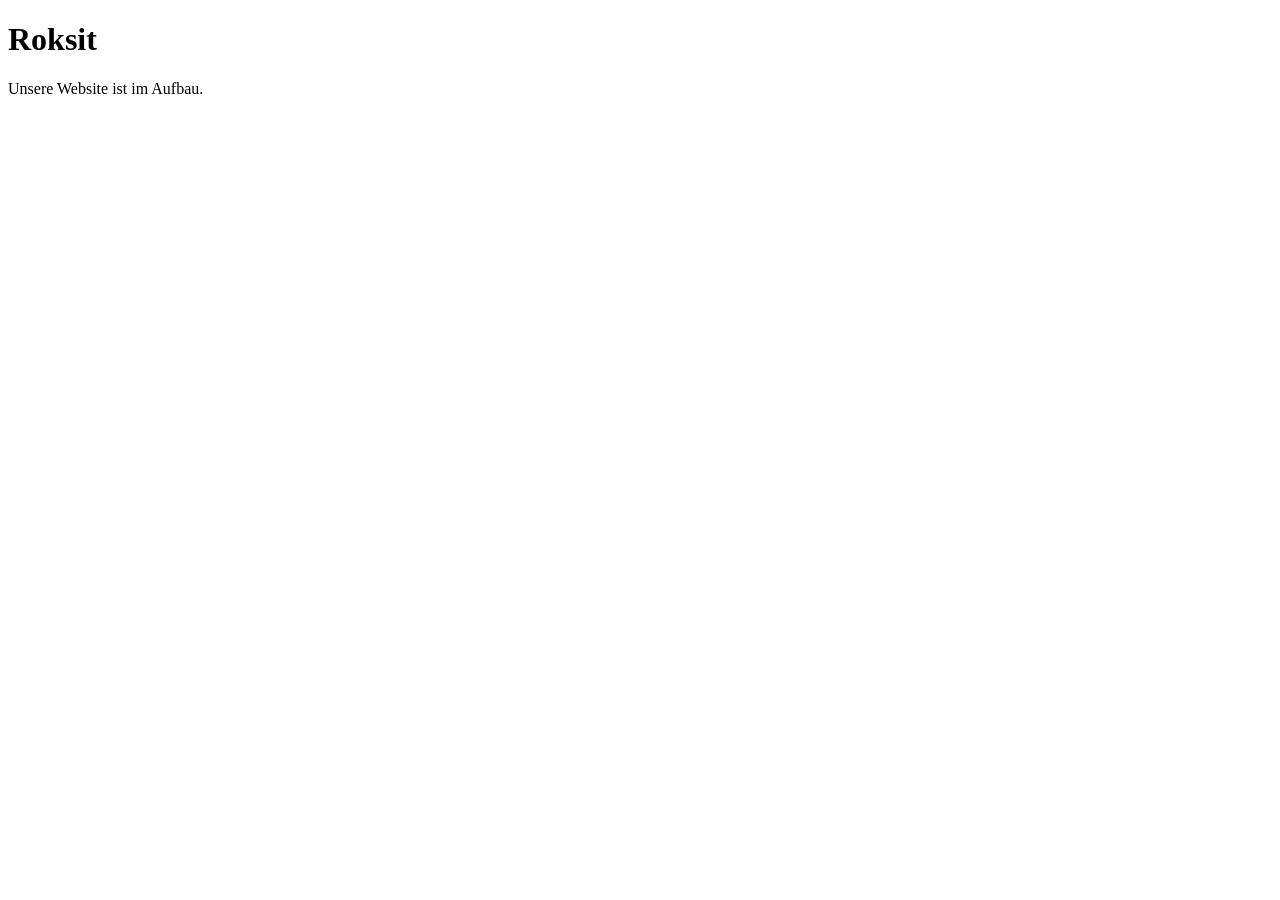
==== public/index.html @ bcd85941 "Create index.html" ====
<!doctype html>
<html lang="de">
<head>
  <meta charset="utf-8">
  <meta name="viewport" content="width=device-width, initial-scale=1">
  <title>Roksit</title>
</head>
<body>
  <h1>Roksit</h1>
  <p>Unsere Website ist im Aufbau.</p>
</body>
</html>
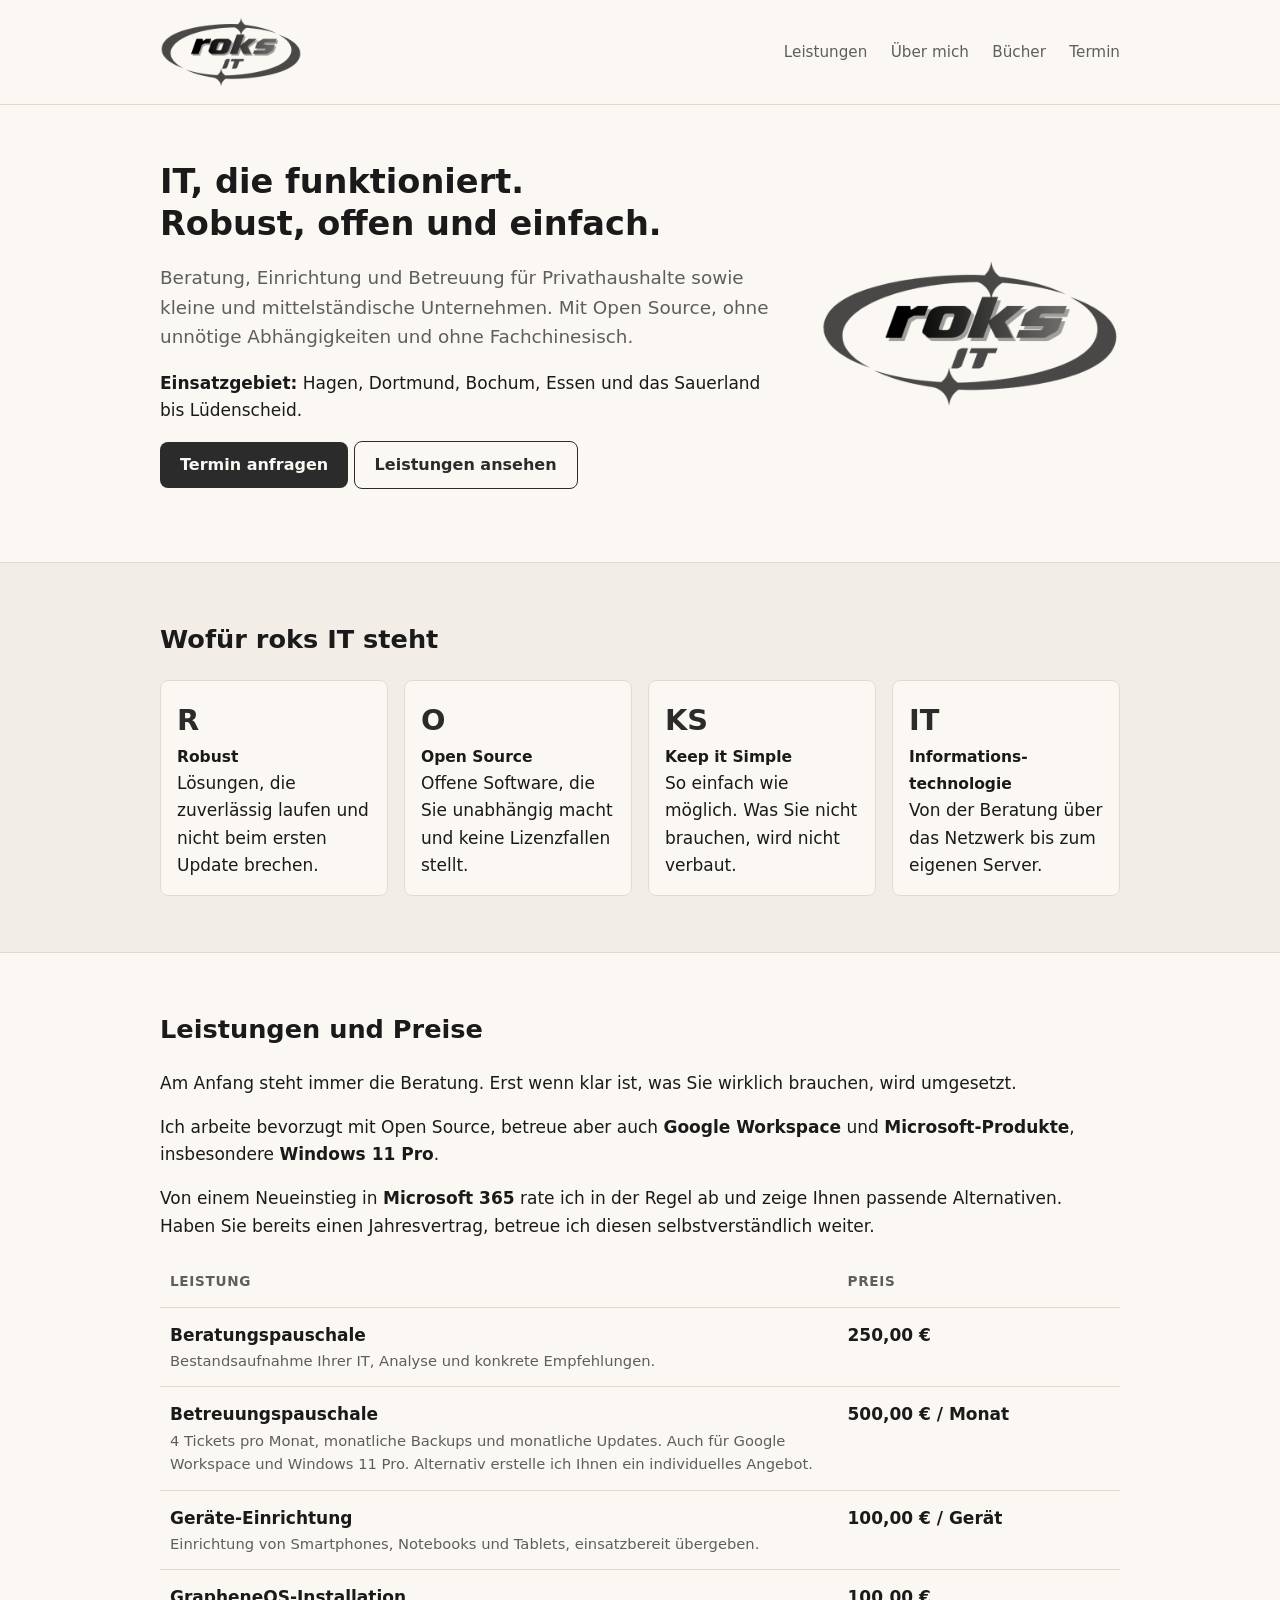
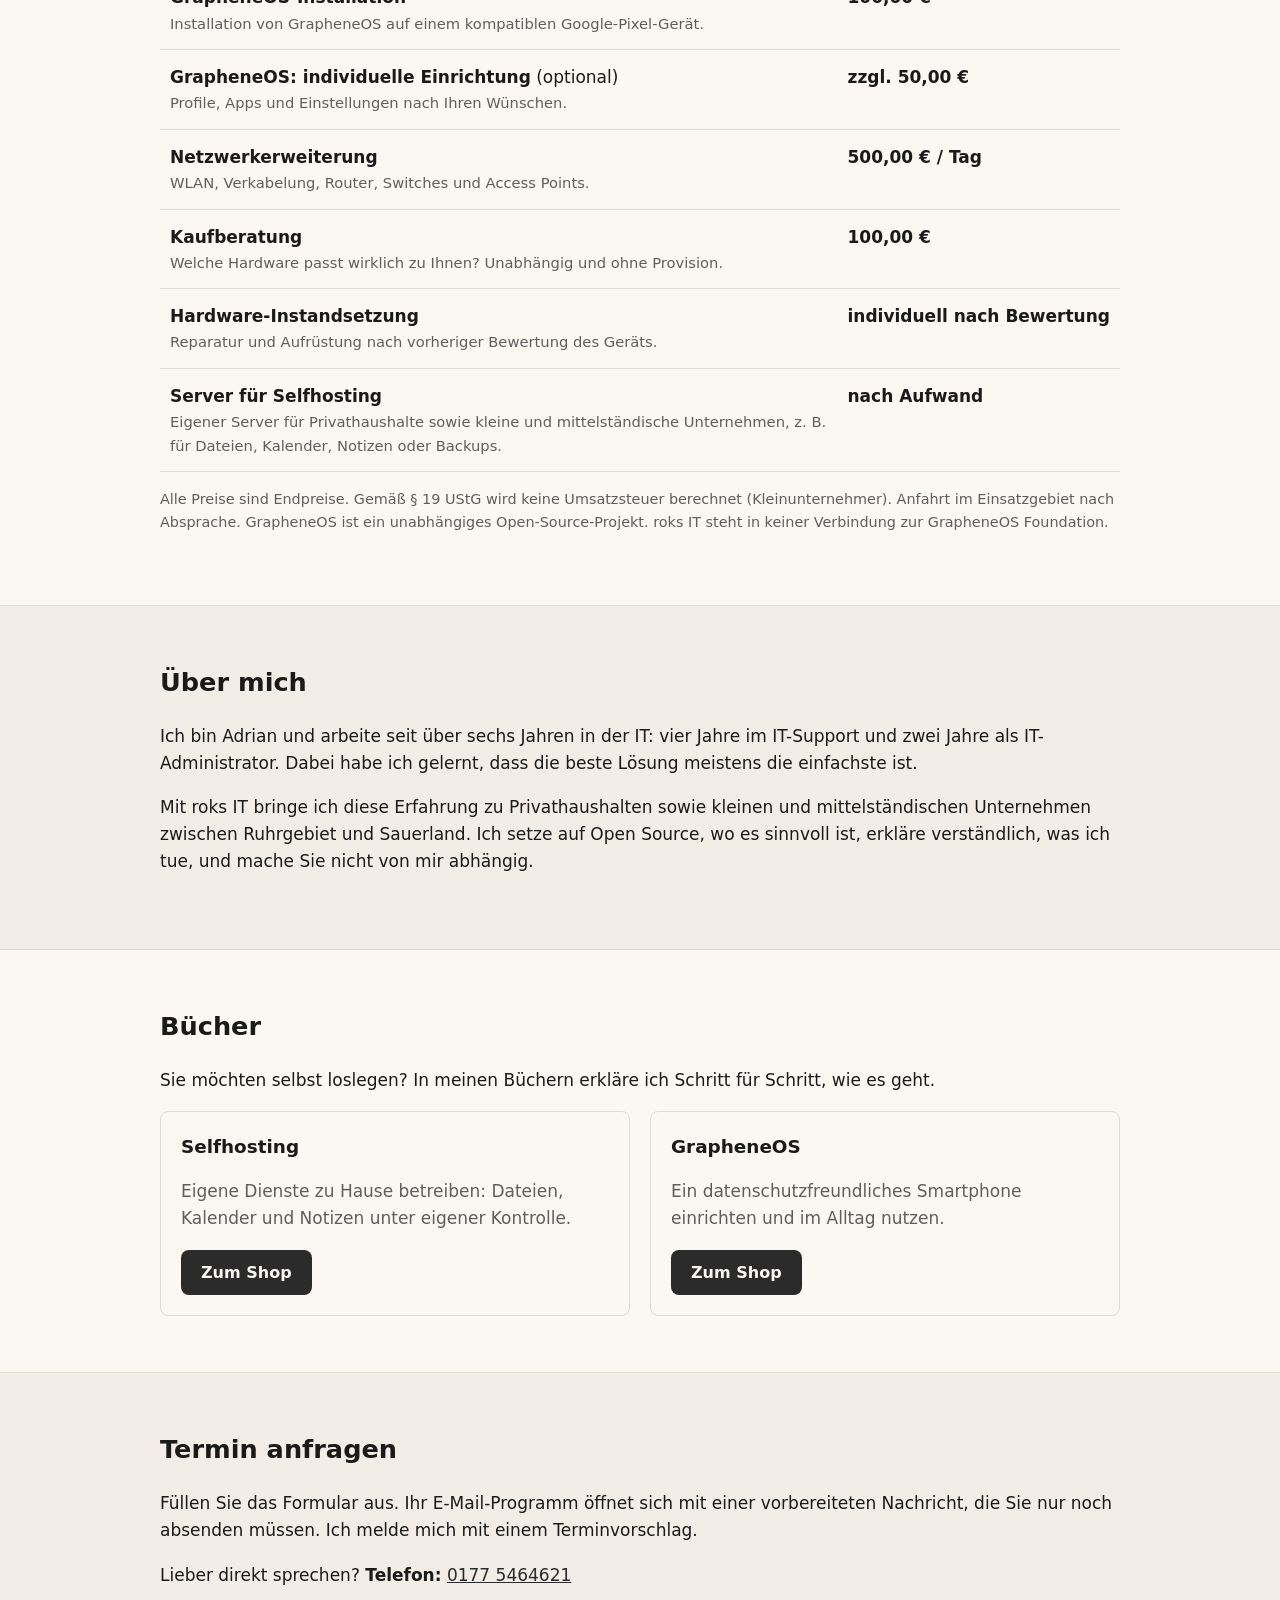
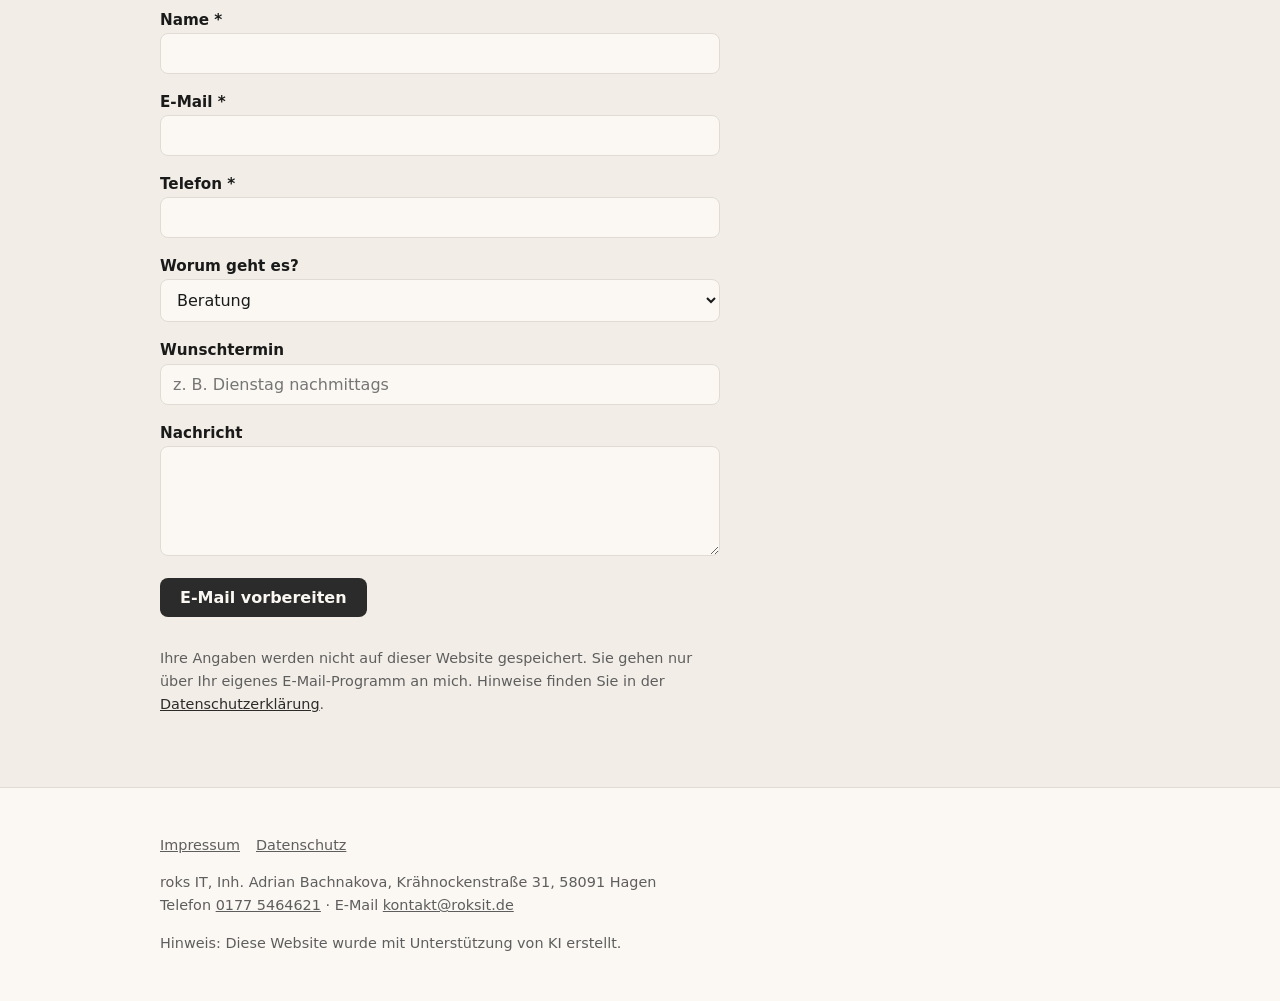
==== commit 77508135: "Add files via upload" ====
--- a/public/index.html
+++ b/public/index.html
@@ -3,10 +3,232 @@
 <head>
   <meta charset="utf-8">
   <meta name="viewport" content="width=device-width, initial-scale=1">
-  <title>Roksit</title>
+  <title>roks IT | Robuste, offene und einfache IT aus Hagen</title>
+  <meta name="description" content="roks IT: IT-Beratung, Betreuung, Netzwerk, Geräteeinrichtung, GrapheneOS, Selfhosting, Google Workspace und Windows 11 Pro für Privathaushalte sowie kleine und mittelständische Unternehmen in Hagen, Dortmund, Bochum, Essen und bis Lüdenscheid.">
+  <link rel="icon" type="image/png" href="favicon.png">
+  <link rel="stylesheet" href="style.css">
 </head>
 <body>
-  <h1>Roksit</h1>
-  <p>Unsere Website ist im Aufbau.</p>
+
+<header class="site">
+  <div class="wrap">
+    <a class="logo" href="#top"><img src="logo.png" alt="roks IT Logo" width="712" height="360"></a>
+    <nav>
+      <a href="#leistungen">Leistungen</a>
+      <a href="#ueber-mich">Über mich</a>
+      <a href="#buecher">Bücher</a>
+      <a href="#termin">Termin</a>
+    </nav>
+  </div>
+</header>
+
+<main id="top">
+
+  <!-- Einstieg -->
+  <section>
+    <div class="wrap hero">
+      <div>
+      <h1>IT, die funktioniert.<br>Robust, offen und einfach.</h1>
+      <p class="lead">Beratung, Einrichtung und Betreuung für Privathaushalte sowie kleine und mittelständische Unternehmen. Mit Open Source, ohne unnötige Abhängigkeiten und ohne Fachchinesisch.</p>
+      <p><strong>Einsatzgebiet:</strong> Hagen, Dortmund, Bochum, Essen und das Sauerland bis Lüdenscheid.</p>
+      <p>
+        <a class="btn" href="#termin">Termin anfragen</a>
+        <a class="btn secondary" href="#leistungen">Leistungen ansehen</a>
+      </p>
+      </div>
+      <img class="hero-logo logo-img" src="logo.png" alt="" width="712" height="360">
+    </div>
+  </section>
+
+  <!-- Namensbedeutung -->
+  <section class="alt">
+    <div class="wrap">
+      <h2>Wofür roks IT steht</h2>
+      <div class="acronym">
+        <div><span class="letter">R</span><strong>Robust</strong><br>Lösungen, die zuverlässig laufen und nicht beim ersten Update brechen.</div>
+        <div><span class="letter">O</span><strong>Open Source</strong><br>Offene Software, die Sie unabhängig macht und keine Lizenzfallen stellt.</div>
+        <div><span class="letter">KS</span><strong>Keep it Simple</strong><br>So einfach wie möglich. Was Sie nicht brauchen, wird nicht verbaut.</div>
+        <div><span class="letter">IT</span><strong>Informations&shy;technologie</strong><br>Von der Beratung über das Netzwerk bis zum eigenen Server.</div>
+      </div>
+    </div>
+  </section>
+
+  <!-- Leistungen und Preise -->
+  <section id="leistungen">
+    <div class="wrap">
+      <h2>Leistungen und Preise</h2>
+      <p>Am Anfang steht immer die Beratung. Erst wenn klar ist, was Sie wirklich brauchen, wird umgesetzt.</p>
+      <p>Ich arbeite bevorzugt mit Open Source, betreue aber auch <strong>Google Workspace</strong> und <strong>Microsoft-Produkte</strong>, insbesondere <strong>Windows 11 Pro</strong>.</p>
+      <p>Von einem Neueinstieg in <strong>Microsoft 365</strong> rate ich in der Regel ab und zeige Ihnen passende Alternativen. Haben Sie bereits einen Jahresvertrag, betreue ich diesen selbstverständlich weiter.</p>
+
+      <table class="prices">
+        <thead>
+          <tr><th>Leistung</th><th>Preis</th></tr>
+        </thead>
+        <tbody>
+          <tr>
+            <td><strong>Beratungspauschale</strong>
+              <span class="desc">Bestandsaufnahme Ihrer IT, Analyse und konkrete Empfehlungen.</span></td>
+            <td class="price">250,00 €</td>
+          </tr>
+          <tr>
+            <td><strong>Betreuungspauschale</strong>
+              <span class="desc">4 Tickets pro Monat, monatliche Backups und monatliche Updates. Auch für Google Workspace und Windows 11 Pro. Alternativ erstelle ich Ihnen ein individuelles Angebot.</span></td>
+            <td class="price">500,00 € / Monat</td>
+          </tr>
+          <tr>
+            <td><strong>Geräte-Einrichtung</strong>
+              <span class="desc">Einrichtung von Smartphones, Notebooks und Tablets, einsatzbereit übergeben.</span></td>
+            <td class="price">100,00 € / Gerät</td>
+          </tr>
+          <tr>
+            <td><strong>GrapheneOS-Installation</strong>
+              <span class="desc">Installation von GrapheneOS auf einem kompatiblen Google-Pixel-Gerät.</span></td>
+            <td class="price">100,00 €</td>
+          </tr>
+          <tr>
+            <td><strong>GrapheneOS: individuelle Einrichtung</strong> (optional)
+              <span class="desc">Profile, Apps und Einstellungen nach Ihren Wünschen.</span></td>
+            <td class="price">zzgl. 50,00 €</td>
+          </tr>
+          <tr>
+            <td><strong>Netzwerkerweiterung</strong>
+              <span class="desc">WLAN, Verkabelung, Router, Switches und Access Points.</span></td>
+            <td class="price">500,00 € / Tag</td>
+          </tr>
+          <tr>
+            <td><strong>Kaufberatung</strong>
+              <span class="desc">Welche Hardware passt wirklich zu Ihnen? Unabhängig und ohne Provision.</span></td>
+            <td class="price">100,00 €</td>
+          </tr>
+          <tr>
+            <td><strong>Hardware-Instandsetzung</strong>
+              <span class="desc">Reparatur und Aufrüstung nach vorheriger Bewertung des Geräts.</span></td>
+            <td class="price">individuell nach Bewertung</td>
+          </tr>
+          <tr>
+            <td><strong>Server für Selfhosting</strong>
+              <span class="desc">Eigener Server für Privathaushalte sowie kleine und mittelständische Unternehmen, z. B. für Dateien, Kalender, Notizen oder Backups.</span></td>
+            <td class="price">nach Aufwand</td>
+          </tr>
+        </tbody>
+      </table>
+
+      <p class="note">Alle Preise sind Endpreise. Gemäß § 19 UStG wird keine Umsatzsteuer berechnet (Kleinunternehmer). Anfahrt im Einsatzgebiet nach Absprache. GrapheneOS ist ein unabhängiges Open-Source-Projekt. roks IT steht in keiner Verbindung zur GrapheneOS Foundation.</p>
+    </div>
+  </section>
+
+  <!-- Über mich -->
+  <section id="ueber-mich" class="alt">
+    <div class="wrap">
+      <h2>Über mich</h2>
+      <p>Ich bin Adrian und arbeite seit über sechs Jahren in der IT: vier Jahre im IT-Support und zwei Jahre als IT-Administrator. Dabei habe ich gelernt, dass die beste Lösung meistens die einfachste ist.</p>
+      <p>Mit roks IT bringe ich diese Erfahrung zu Privathaushalten sowie kleinen und mittelständischen Unternehmen zwischen Ruhrgebiet und Sauerland. Ich setze auf Open Source, wo es sinnvoll ist, erkläre verständlich, was ich tue, und mache Sie nicht von mir abhängig.</p>
+    </div>
+  </section>
+
+  <!-- Bücher -->
+  <section id="buecher">
+    <div class="wrap">
+      <h2>Bücher</h2>
+      <p>Sie möchten selbst loslegen? In meinen Büchern erkläre ich Schritt für Schritt, wie es geht.</p>
+      <div class="cards">
+        <div class="card">
+          <h3>Selfhosting</h3>
+          <p>Eigene Dienste zu Hause betreiben: Dateien, Kalender und Notizen unter eigener Kontrolle.</p>
+          <!-- Link zum Shop eintragen -->
+          <a class="btn" href="#">Zum Shop</a>
+        </div>
+        <div class="card">
+          <h3>GrapheneOS</h3>
+          <p>Ein datenschutzfreundliches Smartphone einrichten und im Alltag nutzen.</p>
+          <!-- Link zum Shop eintragen -->
+          <a class="btn" href="#">Zum Shop</a>
+        </div>
+      </div>
+    </div>
+  </section>
+
+  <!-- Terminanfrage -->
+  <section id="termin" class="alt">
+    <div class="wrap">
+      <h2>Termin anfragen</h2>
+      <p>Füllen Sie das Formular aus. Ihr E-Mail-Programm öffnet sich mit einer vorbereiteten Nachricht, die Sie nur noch absenden müssen. Ich melde mich mit einem Terminvorschlag.</p>
+      <p>Lieber direkt sprechen? <strong>Telefon:</strong> <a href="tel:+491775464621">0177 5464621</a></p>
+
+      <form class="contact" id="terminForm">
+        <div>
+          <label for="name">Name *</label>
+          <input id="name" name="name" type="text" required autocomplete="name">
+        </div>
+        <div>
+          <label for="email">E-Mail *</label>
+          <input id="email" name="email" type="email" required autocomplete="email">
+        </div>
+        <div>
+          <label for="telefon">Telefon *</label>
+          <input id="telefon" name="telefon" type="tel" required autocomplete="tel">
+        </div>
+        <div>
+          <label for="leistung">Worum geht es?</label>
+          <select id="leistung" name="leistung">
+            <option>Beratung</option>
+            <option>Betreuung</option>
+            <option>Geräte-Einrichtung</option>
+            <option>GrapheneOS</option>
+            <option>Netzwerk</option>
+            <option>Kaufberatung</option>
+            <option>Hardware-Instandsetzung</option>
+            <option>Selfhosting-Server</option>
+            <option>Sonstiges</option>
+          </select>
+        </div>
+        <div>
+          <label for="wunschtermin">Wunschtermin</label>
+          <input id="wunschtermin" name="wunschtermin" type="text" placeholder="z. B. Dienstag nachmittags">
+        </div>
+        <div>
+          <label for="nachricht">Nachricht</label>
+          <textarea id="nachricht" name="nachricht"></textarea>
+        </div>
+        <div>
+          <button class="btn" type="submit">E-Mail vorbereiten</button>
+        </div>
+        <p class="note">Ihre Angaben werden nicht auf dieser Website gespeichert. Sie gehen nur über Ihr eigenes E-Mail-Programm an mich. Hinweise finden Sie in der <a href="datenschutz.html">Datenschutzerklärung</a>.</p>
+      </form>
+    </div>
+  </section>
+
+</main>
+
+<footer class="site">
+  <div class="wrap">
+    <p class="links"><a href="impressum.html">Impressum</a><a href="datenschutz.html">Datenschutz</a></p>
+    <p>roks IT, Inh. Adrian Bachnakova, Krähnockenstraße 31, 58091 Hagen<br>Telefon <a href="tel:+491775464621">0177 5464621</a> · E-Mail <a href="mailto:kontakt@roksit.de">kontakt@roksit.de</a></p>
+    <p>Hinweis: Diese Website wurde mit Unterstützung von KI erstellt.</p>
+  </div>
+</footer>
+
+<script>
+  // Baut aus dem Formular eine E-Mail. Keine Daten werden an einen Server gesendet.
+  var EMPFAENGER = "kontakt@roksit.de";
+
+  document.getElementById("terminForm").addEventListener("submit", function (e) {
+    e.preventDefault();
+    var f = e.target;
+    var betreff = "Terminanfrage: " + f.leistung.value + " (" + f.name.value + ")";
+    var text =
+      "Name: " + f.name.value + "\n" +
+      "E-Mail: " + f.email.value + "\n" +
+      "Telefon: " + f.telefon.value + "\n" +
+      "Anliegen: " + f.leistung.value + "\n" +
+      "Wunschtermin: " + f.wunschtermin.value + "\n\n" +
+      f.nachricht.value;
+    window.location.href = "mailto:" + EMPFAENGER +
+      "?subject=" + encodeURIComponent(betreff) +
+      "&body=" + encodeURIComponent(text);
+  });
+</script>
+
 </body>
 </html>
--- a/public/style.css
+++ b/public/style.css
@@ -0,0 +1,187 @@
+:root {
+  --bg: #fbf8f3;
+  --bg-alt: #f2eee7;
+  --text: #1a1a1a;
+  --muted: #5e5e5e;
+  --border: #e1dcd3;
+  --accent: #2b2b2b;
+  --accent-text: #fbf8f3;
+  --radius: 8px;
+  color-scheme: light dark;
+}
+
+@media (prefers-color-scheme: dark) {
+  :root {
+    --bg: #161616;
+    --bg-alt: #1f1f1f;
+    --text: #ececec;
+    --muted: #a6a6a6;
+    --border: #323232;
+    --accent: #e8e8e8;
+    --accent-text: #161616;
+  }
+  .logo img, .logo-img { filter: invert(1); }
+}
+
+* { box-sizing: border-box; }
+
+html { scroll-behavior: auto; }
+
+body {
+  margin: 0;
+  background: var(--bg);
+  color: var(--text);
+  font-family: system-ui, -apple-system, "Segoe UI", Roboto, "Helvetica Neue", Arial, sans-serif;
+  font-size: 17px;
+  line-height: 1.6;
+}
+
+.wrap {
+  max-width: 1000px;
+  margin: 0 auto;
+  padding: 0 20px;
+}
+
+a { color: var(--accent); }
+
+/* Kopfbereich */
+header.site {
+  border-bottom: 1px solid var(--border);
+}
+header.site .wrap {
+  display: flex;
+  flex-wrap: wrap;
+  align-items: center;
+  justify-content: space-between;
+  gap: 12px;
+  padding-top: 16px;
+  padding-bottom: 16px;
+}
+.logo { display: inline-block; line-height: 0; }
+.logo img { height: 72px; width: auto; display: block; }
+
+.hero {
+  display: grid;
+  grid-template-columns: 1fr 300px;
+  gap: 40px;
+  align-items: center;
+}
+.hero-logo { width: 100%; height: auto; }
+@media (max-width: 800px) {
+  .hero { grid-template-columns: 1fr; }
+  .hero-logo { display: none; }
+}
+nav a {
+  margin-left: 18px;
+  text-decoration: none;
+  color: var(--muted);
+  font-size: 0.95rem;
+}
+nav a:first-child { margin-left: 0; }
+nav a:hover { color: var(--text); }
+
+/* Abschnitte */
+section { padding: 56px 0; border-bottom: 1px solid var(--border); }
+section.alt { background: var(--bg-alt); }
+h1 { font-size: 2.1rem; line-height: 1.25; margin: 0 0 16px; }
+h2 { font-size: 1.6rem; margin: 0 0 20px; }
+h3 { font-size: 1.15rem; margin: 0 0 8px; }
+p.lead { font-size: 1.15rem; color: var(--muted); max-width: 680px; }
+
+.btn {
+  display: inline-block;
+  background: var(--accent);
+  color: var(--accent-text);
+  padding: 10px 20px;
+  border-radius: var(--radius);
+  text-decoration: none;
+  font-weight: 600;
+  border: none;
+  font-size: 1rem;
+  font-family: inherit;
+}
+.btn.secondary {
+  background: transparent;
+  color: var(--accent);
+  border: 1px solid var(--accent);
+}
+
+/* Akronym */
+.acronym {
+  display: grid;
+  grid-template-columns: repeat(auto-fit, minmax(210px, 1fr));
+  gap: 16px;
+}
+.acronym div {
+  border: 1px solid var(--border);
+  border-radius: var(--radius);
+  padding: 16px;
+  background: var(--bg);
+  hyphens: auto;
+  overflow-wrap: break-word;
+}
+.acronym strong { font-size: 0.97rem; }
+.acronym .letter {
+  font-size: 1.8rem;
+  font-weight: 700;
+  color: var(--accent);
+  display: block;
+}
+
+/* Preistabelle */
+.prices { width: 100%; border-collapse: collapse; }
+.prices th, .prices td {
+  text-align: left;
+  padding: 14px 10px;
+  border-bottom: 1px solid var(--border);
+  vertical-align: top;
+}
+.prices th { font-size: 0.85rem; text-transform: uppercase; letter-spacing: 0.05em; color: var(--muted); }
+.prices td.price { white-space: nowrap; font-weight: 600; }
+.prices .gross { display: block; font-weight: 400; font-size: 0.85rem; color: var(--muted); }
+.prices .desc { display: block; color: var(--muted); font-size: 0.92rem; }
+.note { font-size: 0.9rem; color: var(--muted); margin-top: 16px; }
+
+/* Karten */
+.cards {
+  display: grid;
+  grid-template-columns: repeat(auto-fit, minmax(260px, 1fr));
+  gap: 20px;
+}
+.card {
+  border: 1px solid var(--border);
+  border-radius: var(--radius);
+  padding: 20px;
+  background: var(--bg);
+}
+.card p { color: var(--muted); }
+
+/* Formular */
+form.contact { display: grid; gap: 14px; max-width: 560px; }
+form.contact label { font-weight: 600; font-size: 0.95rem; }
+form.contact input, form.contact textarea, form.contact select {
+  width: 100%;
+  padding: 10px 12px;
+  border: 1px solid var(--border);
+  border-radius: var(--radius);
+  background: var(--bg);
+  color: var(--text);
+  font-size: 1rem;
+  font-family: inherit;
+}
+form.contact textarea { min-height: 110px; resize: vertical; }
+
+/* Fußbereich */
+footer.site { padding: 32px 0; font-size: 0.9rem; color: var(--muted); }
+footer.site a { color: var(--muted); }
+footer.site .links a { margin-right: 16px; }
+
+/* Rechtstexte */
+.legal h2 { font-size: 1.25rem; margin-top: 32px; }
+.legal { padding: 40px 0; }
+
+@media (max-width: 640px) {
+  h1 { font-size: 1.7rem; }
+  section { padding: 40px 0; }
+  .prices th:nth-child(2), .prices td.price { white-space: normal; }
+}
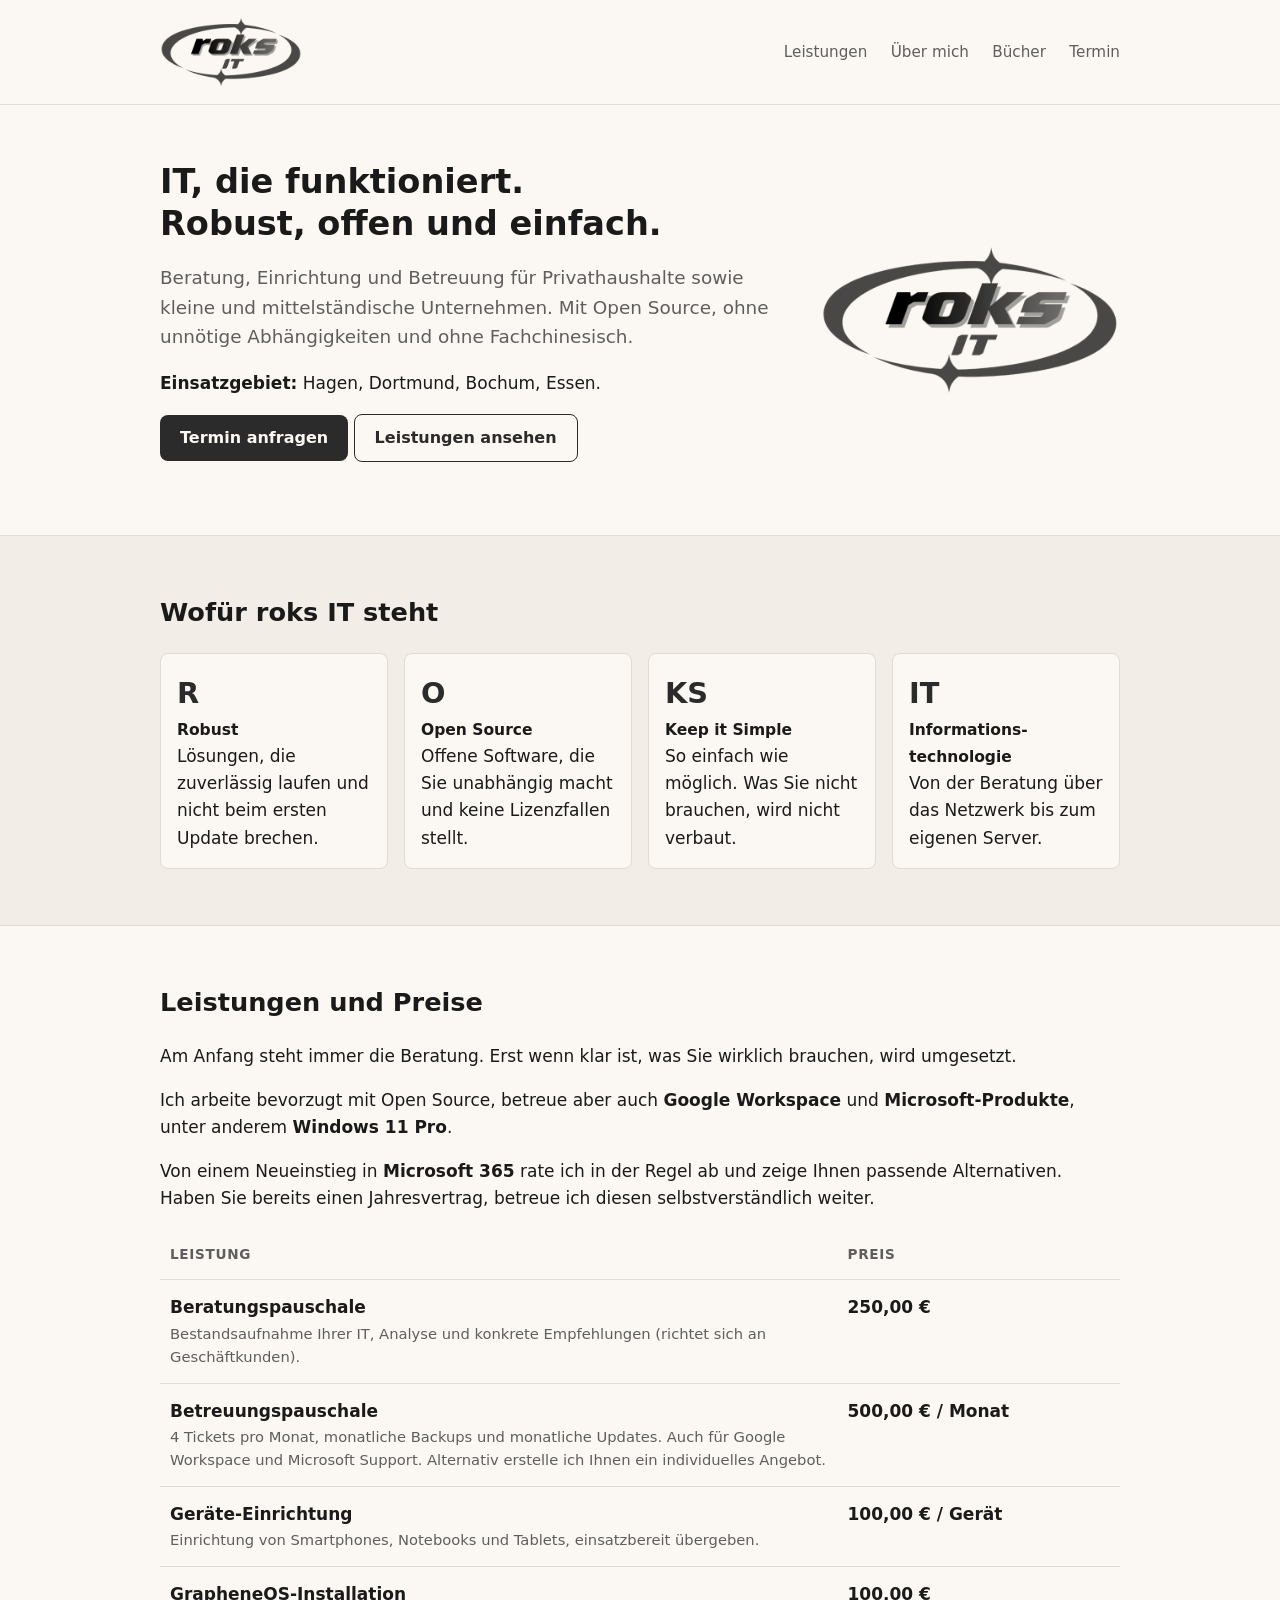
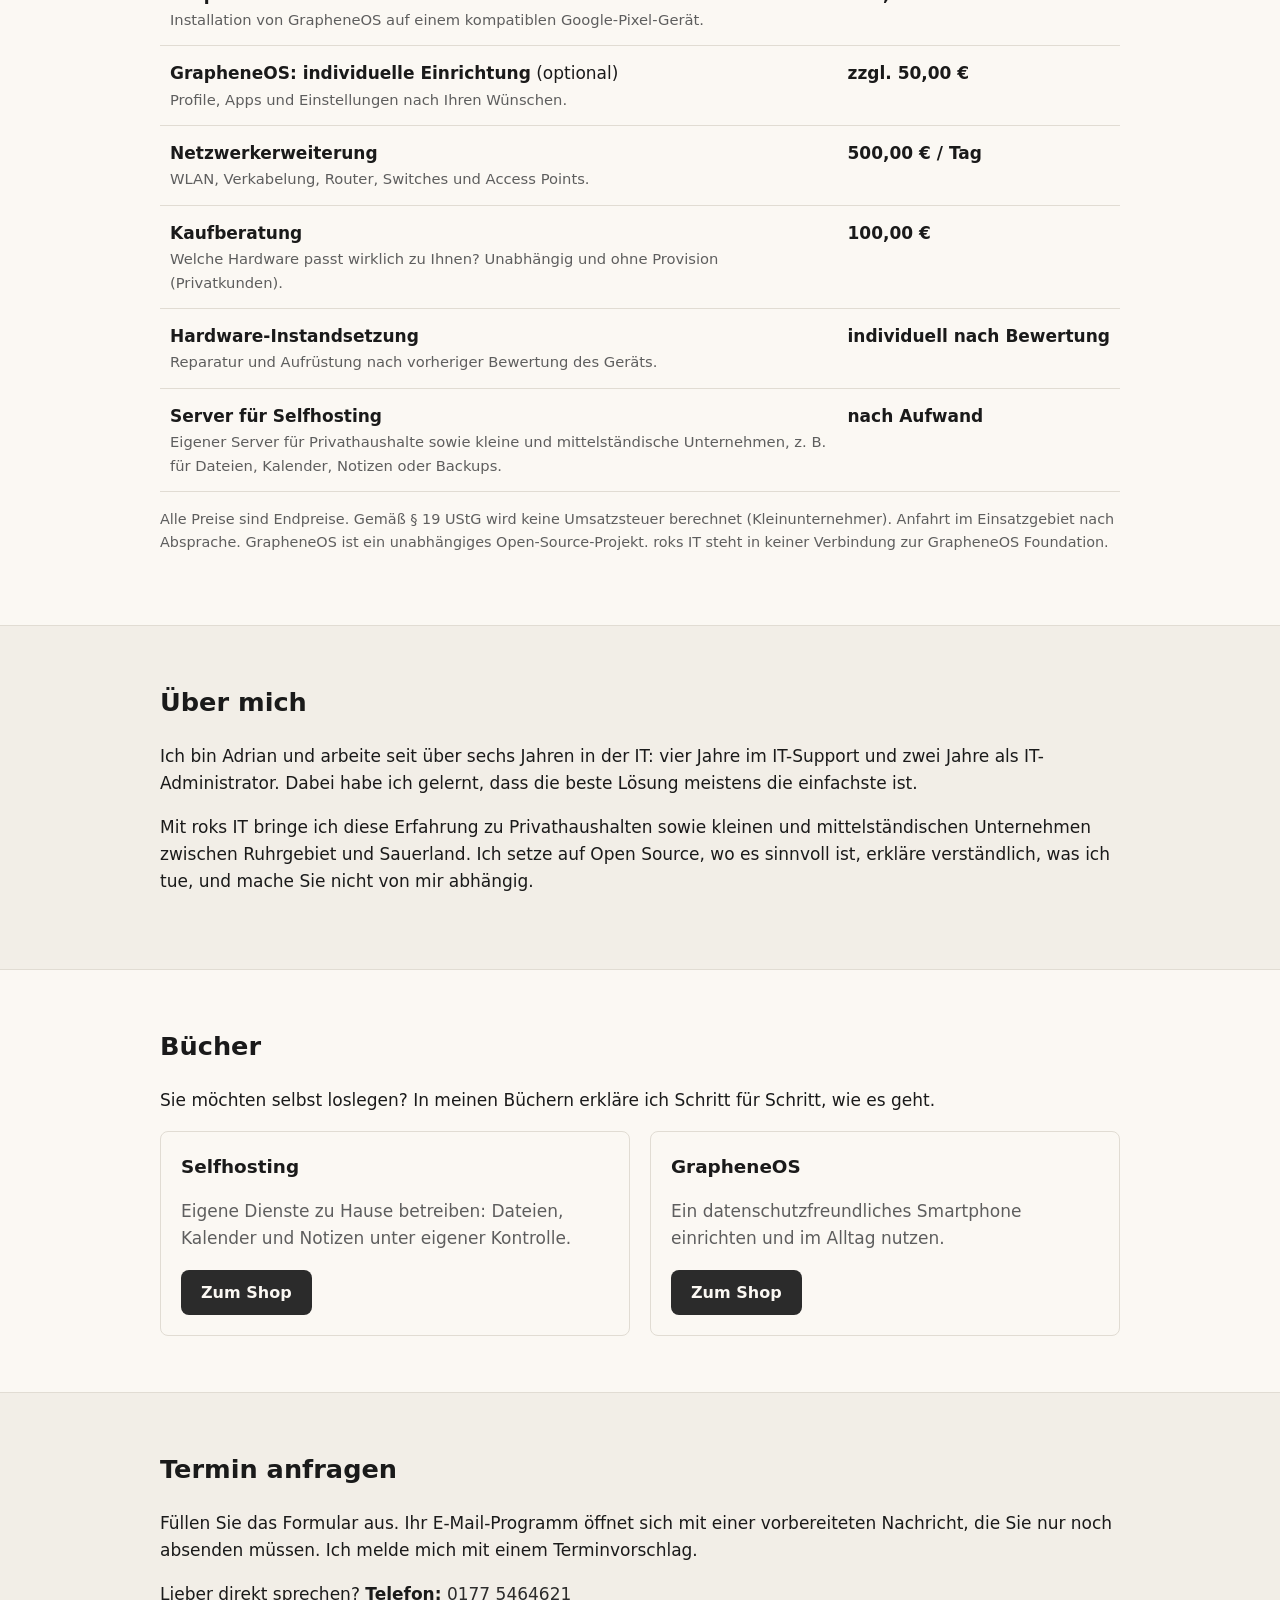
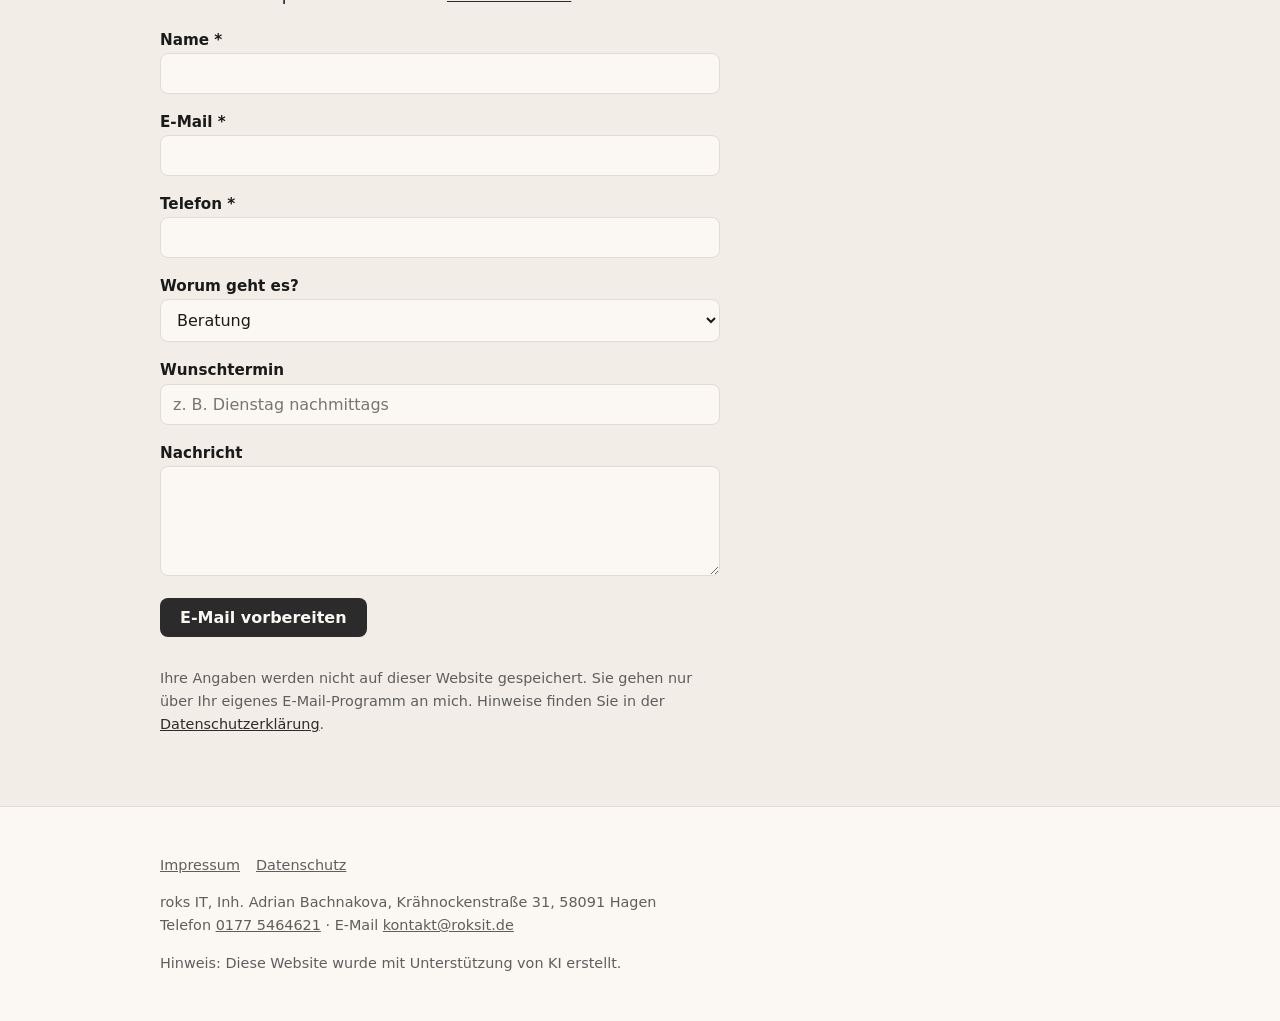
==== commit ba66ad3d: "Update index.html" ====
--- a/public/index.html
+++ b/public/index.html
@@ -30,7 +30,7 @@
       <div>
       <h1>IT, die funktioniert.<br>Robust, offen und einfach.</h1>
       <p class="lead">Beratung, Einrichtung und Betreuung für Privathaushalte sowie kleine und mittelständische Unternehmen. Mit Open Source, ohne unnötige Abhängigkeiten und ohne Fachchinesisch.</p>
-      <p><strong>Einsatzgebiet:</strong> Hagen, Dortmund, Bochum, Essen und das Sauerland bis Lüdenscheid.</p>
+      <p><strong>Einsatzgebiet:</strong> Hagen, Dortmund, Bochum, Essen.</p>
       <p>
         <a class="btn" href="#termin">Termin anfragen</a>
         <a class="btn secondary" href="#leistungen">Leistungen ansehen</a>
@@ -58,7 +58,7 @@
     <div class="wrap">
       <h2>Leistungen und Preise</h2>
       <p>Am Anfang steht immer die Beratung. Erst wenn klar ist, was Sie wirklich brauchen, wird umgesetzt.</p>
-      <p>Ich arbeite bevorzugt mit Open Source, betreue aber auch <strong>Google Workspace</strong> und <strong>Microsoft-Produkte</strong>, insbesondere <strong>Windows 11 Pro</strong>.</p>
+      <p>Ich arbeite bevorzugt mit Open Source, betreue aber auch <strong>Google Workspace</strong> und <strong>Microsoft-Produkte</strong>, unter anderem <strong>Windows 11 Pro</strong>.</p>
       <p>Von einem Neueinstieg in <strong>Microsoft 365</strong> rate ich in der Regel ab und zeige Ihnen passende Alternativen. Haben Sie bereits einen Jahresvertrag, betreue ich diesen selbstverständlich weiter.</p>
 
       <table class="prices">
@@ -68,12 +68,12 @@
         <tbody>
           <tr>
             <td><strong>Beratungspauschale</strong>
-              <span class="desc">Bestandsaufnahme Ihrer IT, Analyse und konkrete Empfehlungen.</span></td>
+              <span class="desc">Bestandsaufnahme Ihrer IT, Analyse und konkrete Empfehlungen (richtet sich an Geschäftkunden).</span></td>
             <td class="price">250,00 €</td>
           </tr>
           <tr>
             <td><strong>Betreuungspauschale</strong>
-              <span class="desc">4 Tickets pro Monat, monatliche Backups und monatliche Updates. Auch für Google Workspace und Windows 11 Pro. Alternativ erstelle ich Ihnen ein individuelles Angebot.</span></td>
+              <span class="desc">4 Tickets pro Monat, monatliche Backups und monatliche Updates. Auch für Google Workspace und Microsoft Support. Alternativ erstelle ich Ihnen ein individuelles Angebot.</span></td>
             <td class="price">500,00 € / Monat</td>
           </tr>
           <tr>
@@ -98,7 +98,7 @@
           </tr>
           <tr>
             <td><strong>Kaufberatung</strong>
-              <span class="desc">Welche Hardware passt wirklich zu Ihnen? Unabhängig und ohne Provision.</span></td>
+              <span class="desc">Welche Hardware passt wirklich zu Ihnen? Unabhängig und ohne Provision (Privatkunden).</span></td>
             <td class="price">100,00 €</td>
           </tr>
           <tr>
@@ -209,26 +209,7 @@
   </div>
 </footer>
 
-<script>
-  // Baut aus dem Formular eine E-Mail. Keine Daten werden an einen Server gesendet.
-  var EMPFAENGER = "kontakt@roksit.de";
-
-  document.getElementById("terminForm").addEventListener("submit", function (e) {
-    e.preventDefault();
-    var f = e.target;
-    var betreff = "Terminanfrage: " + f.leistung.value + " (" + f.name.value + ")";
-    var text =
-      "Name: " + f.name.value + "\n" +
-      "E-Mail: " + f.email.value + "\n" +
-      "Telefon: " + f.telefon.value + "\n" +
-      "Anliegen: " + f.leistung.value + "\n" +
-      "Wunschtermin: " + f.wunschtermin.value + "\n\n" +
-      f.nachricht.value;
-    window.location.href = "mailto:" + EMPFAENGER +
-      "?subject=" + encodeURIComponent(betreff) +
-      "&body=" + encodeURIComponent(text);
-  });
-</script>
+<script src="formular.js"></script>
 
 </body>
 </html>
